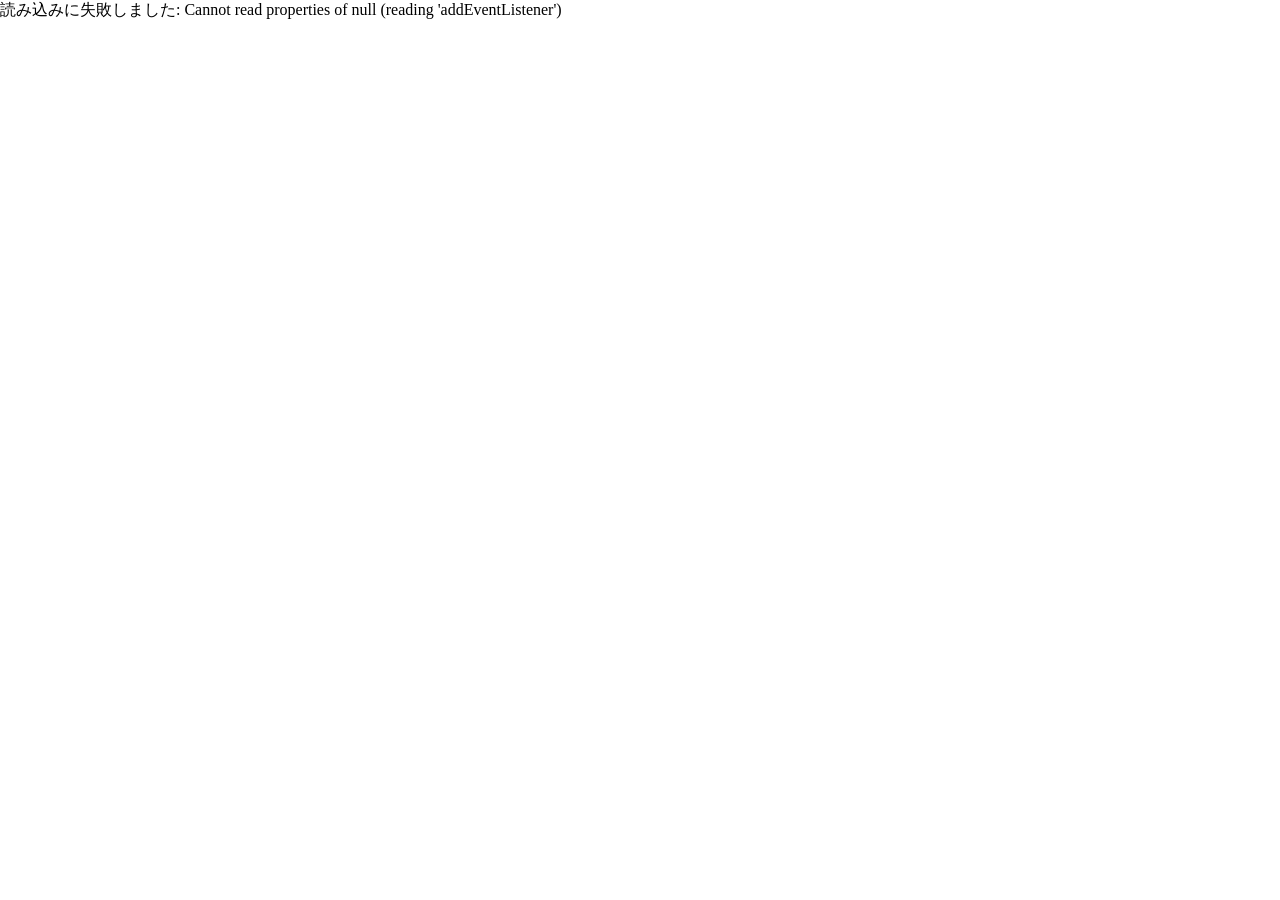
==== index.html @ e17bdd18 "Merge branch 'miyakou231' # Conflicts: #	index.html #	styles.css" ====
<!doctype html>
<html lang="ja">
<head>
  <meta charset="utf-8">
  <meta name="viewport" content="width=device-width, initial-scale=1">
  <title>PassHub</title>
  <link rel="stylesheet" href="styles.css">
</head>
<body>
<<<<<<< HEAD
  <div data-include="partials/login.html"></div>
  <div data-include="partials/topbar.html"></div>
=======
  <section id="loginScreen" class="login-screen">
    <form id="loginForm" class="login-card">
      <p class="eyebrow">LICENSE MANAGEMENT</p>
      <h1 id="authTitle">ログイン</h1>
      <p id="authDescription" class="login-description">登録済みのアカウントでログインしてください。</p>
      <div id="loginNameField" class="field" hidden><label for="loginName">氏名</label><input id="loginName" type="text" autocomplete="name"></div>
      <div class="field"><label for="loginEmail">メールアドレス</label><input id="loginEmail" type="email" value="admin@example.jp" autocomplete="email" required></div>
      <div class="field"><label for="loginPassword">パスワード</label><input id="loginPassword" type="password" placeholder="demo1234" autocomplete="current-password" required></div>
      <p id="loginError" class="form-error" hidden>メールアドレスまたはパスワードが違います。</p>
      <button class="primary-button login-button" type="submit">ログイン</button>
      <button id="registerToggle" class="text-button auth-toggle" type="button">新しいアカウントを登録する</button>
      <p class="login-hint">初期管理者: admin@example.jp / demo1234</p>
    </form>
  </section>
  <header class="topbar">
    <div class="brand">ライセンス一元管理</div>
    <div class="topbar-actions">
      <span id="currentUser">管理者</span>
      <button class="icon-button" id="logoutButton" type="button">ログアウト</button>
    </div>
  </header>
>>>>>>> miyakou231

  <div class="layout">
    <div data-include="partials/sidebar.html"></div>

    <main class="content">
      <div id="notice" class="notice" role="status" hidden></div>
      <div data-include="partials/dashboard.html"></div>
      <div data-include="partials/tools.html"></div>
      <div data-include="partials/licenses.html"></div>
      <div data-include="partials/members.html"></div>
      <div data-include="partials/assignments.html"></div>
      <div data-include="partials/logs.html"></div>
    </main>
  </div>

  <div data-include="partials/dialog.html"></div>
  <script type="module" src="js/main.js"></script>
</body>
</html>
---- styles.css ----
<<<<<<< HEAD
/* PassHub: スタイルの入口。読み込み順がそのまま適用順になる（responsive は必ず最後） */
@import url("css/base.css");
@import url("css/buttons.css");
@import url("css/layout.css");
@import url("css/components.css");
@import url("css/table.css");
@import url("css/dashboard.css");
@import url("css/forms.css");
@import url("css/login.css");
@import url("css/responsive.css");
=======
:root {
  font-family: "Segoe UI", "Yu Gothic", sans-serif;
  color: #20324a;
  background: #f4f7fb;
  line-height: 1.5;
}
* {
  box-sizing: border-box;
}
body {
  margin: 0;
}
.topbar {
  height: 64px;
  background: #123b68;
  color: #fff;
  display: flex;
  align-items: center;
  justify-content: space-between;
  padding: 0 28px;
}
.brand {
  font-size: 20px;
  font-weight: 700;
}
.topbar-actions {
  display: flex;
  align-items: center;
  gap: 20px;
  font-size: 14px;
}
.icon-button,
.nav-item,
.text-button {
  border: 0;
  background: none;
  cursor: pointer;
  font: inherit;
}
.icon-button {
  color: #fff;
}
.layout {
  display: flex;
  min-height: calc(100vh - 64px);
}
.sidebar {
  width: 230px;
  background: #fff;
  border-right: 1px solid #e2e8f0;
  padding: 24px 14px;
}
.nav-item {
  display: block;
  width: 100%;
  text-align: left;
  padding: 12px 16px;
  border-radius: 8px;
  color: #53657a;
  margin-bottom: 5px;
}
.nav-item:hover,
.nav-item.active {
  background: #e8f1fb;
  color: #1765a8;
  font-weight: 700;
}
.content {
  max-width: 1440px;
  width: 100%;
  padding: 34px 42px;
}
.view {
  display: none;
}
.view.active {
  display: block;
}
.page-heading {
  display: flex;
  justify-content: space-between;
  align-items: flex-start;
  gap: 18px;
  margin-bottom: 28px;
}
.heading-actions {
  display: flex;
  gap: 8px;
  flex-wrap: wrap;
  justify-content: flex-end;
}
.eyebrow {
  color: #2878b9;
  font-size: 12px;
  font-weight: 700;
  letter-spacing: 0.12em;
  margin: 0 0 5px;
}
.page-heading h1 {
  font-size: 28px;
  margin: 0 0 6px;
}
.page-heading p:not(.eyebrow) {
  color: #697b8f;
  margin: 0;
}
.primary-button,
.secondary-button {
  border: 0;
  border-radius: 7px;
  padding: 11px 16px;
  font-weight: 700;
  cursor: pointer;
}
.primary-button {
  background: #176bad;
  color: #fff;
}
.primary-button:hover {
  background: #12598e;
}
.secondary-button {
  background: #edf1f5;
  color: #45576b;
}
.metrics {
  display: grid;
  grid-template-columns: repeat(auto-fit, minmax(150px, 1fr));
  gap: 18px;
  margin-bottom: 24px;
}
.metric {
  background: #fff;
  border: 1px solid #e2e8f0;
  border-radius: 10px;
  padding: 20px;
}
.metric-label {
  color: #738397;
  font-size: 13px;
}
.metric-value {
  font-size: 30px;
  font-weight: 700;
  margin-top: 7px;
}
.metric-note {
  color: #3e8a5d;
  font-size: 12px;
}
.dashboard-grid {
  display: grid;
  grid-template-columns: 1fr 1fr;
  gap: 22px;
}
.panel {
  background: #fff;
  border: 1px solid #e2e8f0;
  border-radius: 10px;
  padding: 20px;
}
.panel-heading {
  display: flex;
  justify-content: space-between;
  align-items: center;
  margin-bottom: 14px;
}
.panel h2 {
  font-size: 17px;
  margin: 0;
}
.text-button {
  color: #176bad;
  font-size: 13px;
}
.toolbar {
  display: flex;
  gap: 15px;
  align-items: center;
  margin-bottom: 16px;
}
.search {
  border: 1px solid #cbd5e1;
  border-radius: 7px;
  padding: 11px 13px;
  width: 320px;
  font: inherit;
  background: #fff;
}
.result-count {
  color: #718096;
  font-size: 13px;
}
.table-wrap {
  overflow-x: auto;
  padding: 0;
}
table {
  width: 100%;
  border-collapse: collapse;
  min-width: 760px;
}
th,
td {
  text-align: left;
  padding: 15px 18px;
  border-bottom: 1px solid #edf1f5;
  font-size: 14px;
  vertical-align: middle;
}
th {
  background: #f8fafc;
  color: #627286;
  font-size: 12px;
  font-weight: 700;
}
tbody tr:hover {
  background: #fafcff;
}
.badge {
  display: inline-block;
  border-radius: 999px;
  padding: 4px 10px;
  font-size: 12px;
  font-weight: 700;
}
.badge.active,
.badge.assigned {
  background: #e2f5e8;
  color: #237344;
}
.badge.warning {
  background: #fff4d6;
  color: #9a6b00;
}
.badge.inactive,
.badge.released {
  background: #eef1f4;
  color: #64748b;
}
.row-actions {
  display: flex;
  gap: 10px;
}
.link-button {
  border: 0;
  background: none;
  color: #176bad;
  cursor: pointer;
  padding: 0;
  font: inherit;
  font-size: 13px;
}
.empty {
  text-align: center;
  color: #8997a8;
  padding: 30px;
}
.list-row {
  display: flex;
  justify-content: space-between;
  gap: 15px;
  padding: 13px 0;
  border-bottom: 1px solid #edf1f5;
}
.list-row:last-child {
  border-bottom: 0;
}
.list-main {
  font-weight: 600;
}
.list-sub {
  font-size: 12px;
  color: #7a899a;
}
.notice {
  position: fixed;
  top: 78px;
  right: 28px;
  background: #173f68;
  color: #fff;
  border-radius: 7px;
  padding: 12px 18px;
  box-shadow: 0 5px 20px #173f6833;
  z-index: 5;
}
.notice.error {
  background: #a83f3f;
}
dialog {
  border: 0;
  border-radius: 10px;
  width: min(520px, calc(100% - 32px));
  padding: 0;
  box-shadow: 0 20px 60px #102a4333;
}
dialog::backdrop {
  background: #102a4366;
}
.dialog-heading {
  display: flex;
  justify-content: space-between;
  padding: 20px 24px;
  border-bottom: 1px solid #e7edf3;
}
.dialog-heading h2 {
  font-size: 19px;
  margin: 0;
}
.close-button {
  border: 0;
  background: none;
  font-size: 24px;
  color: #718096;
  cursor: pointer;
}
.form-fields {
  padding: 20px 24px;
  display: grid;
  gap: 15px;
}
.field {
  display: grid;
  gap: 6px;
}
.field[hidden] {
  display: none;
}
.field label {
  font-size: 13px;
  font-weight: 700;
  color: #52657b;
}
.field input,
.field select {
  width: 100%;
  border: 1px solid #cbd5e1;
  border-radius: 6px;
  padding: 10px;
  font: inherit;
  background: #fff;
}
.form-error {
  color: #b33d3d;
  font-size: 13px;
  margin: 0;
}
.login-screen {
  position: fixed;
  inset: 0;
  background: #f4f7fb;
  display: grid;
  place-items: center;
  z-index: 20;
}
.login-screen.hidden {
  display: none;
}
.login-card {
  width: min(410px, calc(100% - 32px));
  background: #fff;
  border: 1px solid #e2e8f0;
  border-radius: 12px;
  padding: 34px;
  box-shadow: 0 12px 40px #173f6817;
}
.login-card h1 {
  font-size: 27px;
  margin: 0 0 8px;
}
.login-description {
  color: #697b8f;
  font-size: 14px;
  margin: 0 0 24px;
}
.login-button {
  width: 100%;
  margin-top: 8px;
}
.login-hint {
  color: #8290a0;
  font-size: 12px;
  text-align: center;
  margin: 16px 0 0;
}
.dialog-actions {
  display: flex;
  justify-content: flex-end;
  gap: 10px;
  padding: 16px 24px;
  background: #f8fafc;
}
.danger {
  color: #b33d3d;
}
.danger:hover {
  color: #8e2424;
}
@media (max-width: 850px) {
  .sidebar {
    width: 190px;
  }
  .content {
    padding: 25px 20px;
  }
  .metrics {
    grid-template-columns: repeat(2, 1fr);
  }
  .dashboard-grid {
    grid-template-columns: 1fr;
  }
}
@media (max-width: 600px) {
  .topbar {
    padding: 0 15px;
  }
  .topbar-actions span {
    display: none;
  }
  .layout {
    display: block;
  }
  .sidebar {
    width: 100%;
    padding: 8px;
    overflow-x: auto;
    border-right: 0;
    border-bottom: 1px solid #e2e8f0;
  }
  .sidebar nav {
    display: flex;
    gap: 5px;
  }
  .nav-item {
    white-space: nowrap;
    width: auto;
    margin: 0;
  }
  .content {
    padding: 20px 14px;
  }
  .page-heading {
    display: block;
  }
  .page-heading .primary-button {
    margin-top: 18px;
  }
  .metrics {
    gap: 10px;
  }
  .metric {
    padding: 14px;
  }
  .metric-value {
    font-size: 24px;
  }
  .search {
    width: 100%;
  }
  .toolbar {
    display: block;
  }
  .result-count {
    display: block;
    margin-top: 7px;
  }
}
:focus-visible {
  outline: 2px solid #176bad;
  outline-offset: 2px;
}
.icon-button:focus-visible {
  outline-color: #fff;
}
.dialog-error {
  padding: 0 24px 16px;
}
.auth-toggle {
  display: block;
  margin: 15px auto 0;
}
.file-button {
  display: inline-block;
}
>>>>>>> miyakou231
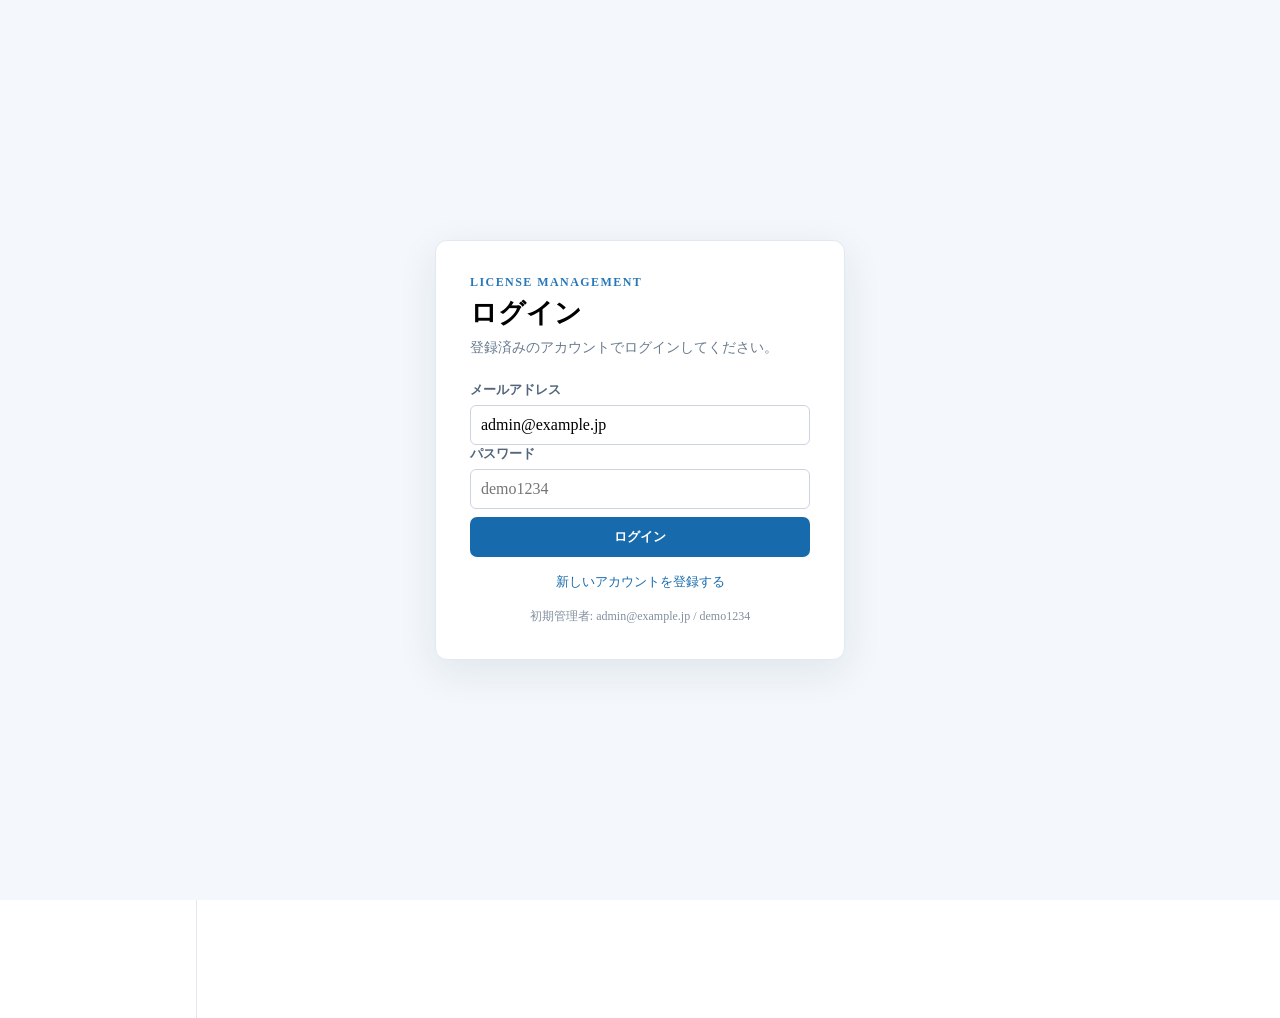
==== commit 3831373d: "Merge branch 'fuwa_workSpace' into Test" ====
--- a/index.html
+++ b/index.html
@@ -40,6 +40,7 @@
     <main class="content">
       <div id="notice" class="notice" role="status" hidden></div>
       <div data-include="partials/dashboard.html"></div>
+      <div data-include="partials/market.html"></div>
       <div data-include="partials/tools.html"></div>
       <div data-include="partials/licenses.html"></div>
       <div data-include="partials/members.html"></div>
@@ -49,6 +50,8 @@
   </div>
 
   <div data-include="partials/dialog.html"></div>
+  <div data-include="partials/confirm.html"></div>
+  <div data-include="partials/checkout.html"></div>
   <script type="module" src="js/main.js"></script>
 </body>
 </html>
--- a/styles.css
+++ b/styles.css
@@ -8,6 +8,8 @@
 @import url("css/dashboard.css");
 @import url("css/forms.css");
 @import url("css/login.css");
+@import url("css/market.css");
+@import url("css/checkout.css");
 @import url("css/responsive.css");
 =======
 :root {
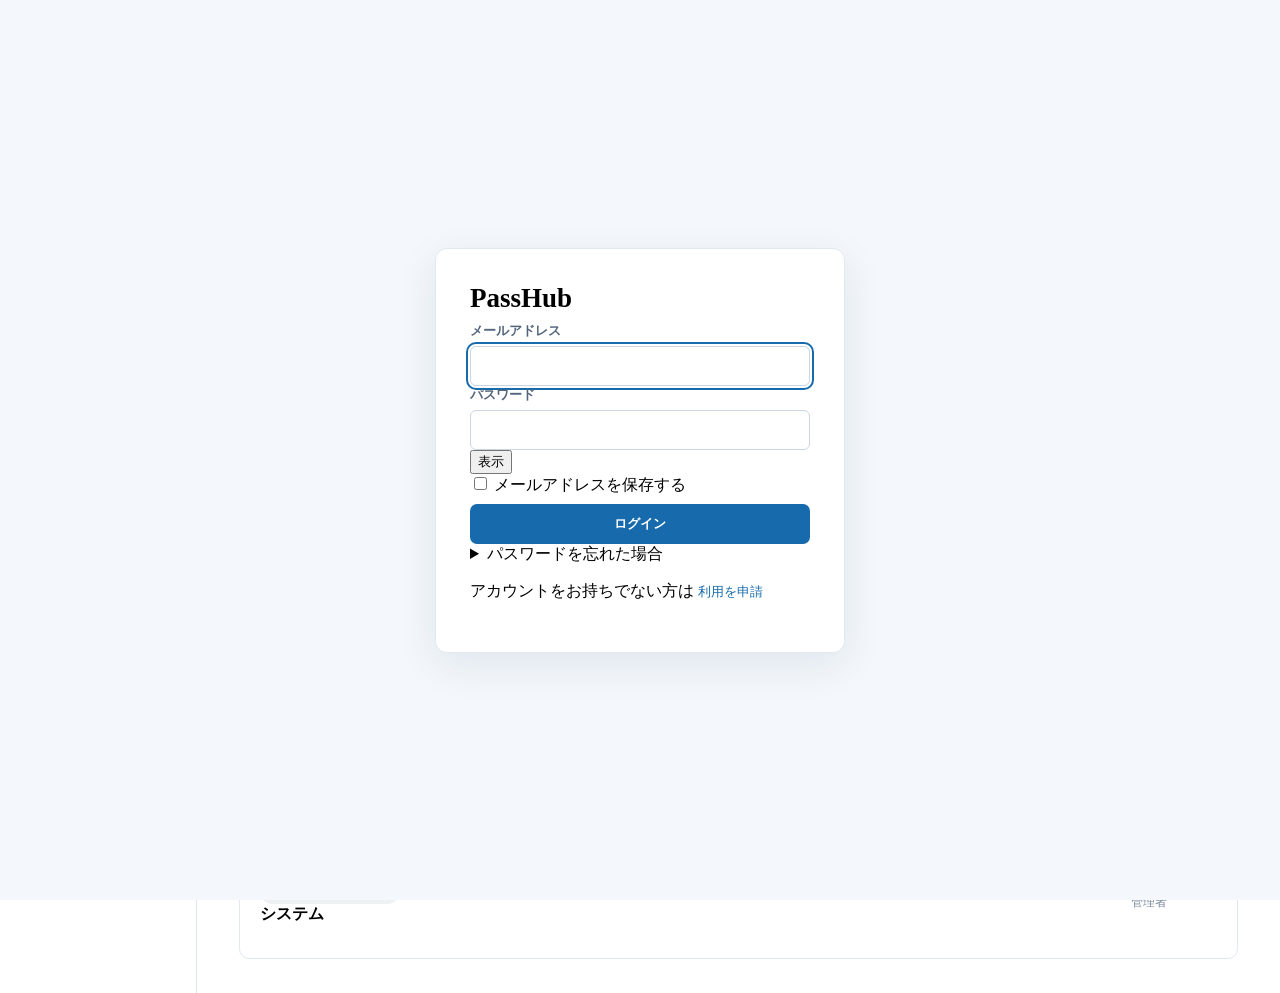
==== commit d24816d6: "UI変更" ====
--- a/index.html
+++ b/index.html
@@ -4,54 +4,34 @@
   <meta charset="utf-8">
   <meta name="viewport" content="width=device-width, initial-scale=1">
   <title>PassHub</title>
+  <!-- 文字：IBM Plex Sans JP（読み込めない環境では OS の日本語フォントで表示される） -->
+  <link rel="preconnect" href="https://fonts.googleapis.com">
+  <link rel="preconnect" href="https://fonts.gstatic.com" crossorigin>
+  <link rel="stylesheet" href="https://fonts.googleapis.com/css2?family=IBM+Plex+Sans+JP:wght@400;500;700&display=swap">
   <link rel="stylesheet" href="styles.css">
 </head>
 <body>
-<<<<<<< HEAD
+  <!-- 通知はログイン画面の上にも出せるよう、レイアウトの外に置く -->
+  <div id="notice" class="notice" role="status" aria-live="polite" hidden></div>
+
   <div data-include="partials/login.html"></div>
-  <div data-include="partials/topbar.html"></div>
-=======
-  <section id="loginScreen" class="login-screen">
-    <form id="loginForm" class="login-card">
-      <p class="eyebrow">LICENSE MANAGEMENT</p>
-      <h1 id="authTitle">ログイン</h1>
-      <p id="authDescription" class="login-description">登録済みのアカウントでログインしてください。</p>
-      <div id="loginNameField" class="field" hidden><label for="loginName">氏名</label><input id="loginName" type="text" autocomplete="name"></div>
-      <div class="field"><label for="loginEmail">メールアドレス</label><input id="loginEmail" type="email" value="admin@example.jp" autocomplete="email" required></div>
-      <div class="field"><label for="loginPassword">パスワード</label><input id="loginPassword" type="password" placeholder="demo1234" autocomplete="current-password" required></div>
-      <p id="loginError" class="form-error" hidden>メールアドレスまたはパスワードが違います。</p>
-      <button class="primary-button login-button" type="submit">ログイン</button>
-      <button id="registerToggle" class="text-button auth-toggle" type="button">新しいアカウントを登録する</button>
-      <p class="login-hint">初期管理者: admin@example.jp / demo1234</p>
-    </form>
-  </section>
-  <header class="topbar">
-    <div class="brand">ライセンス一元管理</div>
-    <div class="topbar-actions">
-      <span id="currentUser">管理者</span>
-      <button class="icon-button" id="logoutButton" type="button">ログアウト</button>
-    </div>
-  </header>
->>>>>>> miyakou231
 
-  <div class="layout">
+  <!-- ログインが確認できるまで管理画面は隠しておく（auth.js が切り替える） -->
+  <div class="layout" id="appLayout" hidden>
     <div data-include="partials/sidebar.html"></div>
 
     <main class="content">
-      <div id="notice" class="notice" role="status" hidden></div>
       <div data-include="partials/dashboard.html"></div>
-      <div data-include="partials/market.html"></div>
       <div data-include="partials/tools.html"></div>
       <div data-include="partials/licenses.html"></div>
       <div data-include="partials/members.html"></div>
-      <div data-include="partials/assignments.html"></div>
       <div data-include="partials/logs.html"></div>
+      <div data-include="partials/accounts.html"></div>
     </main>
   </div>
 
   <div data-include="partials/dialog.html"></div>
-  <div data-include="partials/confirm.html"></div>
-  <div data-include="partials/checkout.html"></div>
+  <noscript>PassHub を使うには JavaScript を有効にしてください。</noscript>
   <script type="module" src="js/main.js"></script>
 </body>
-</html>+</html>
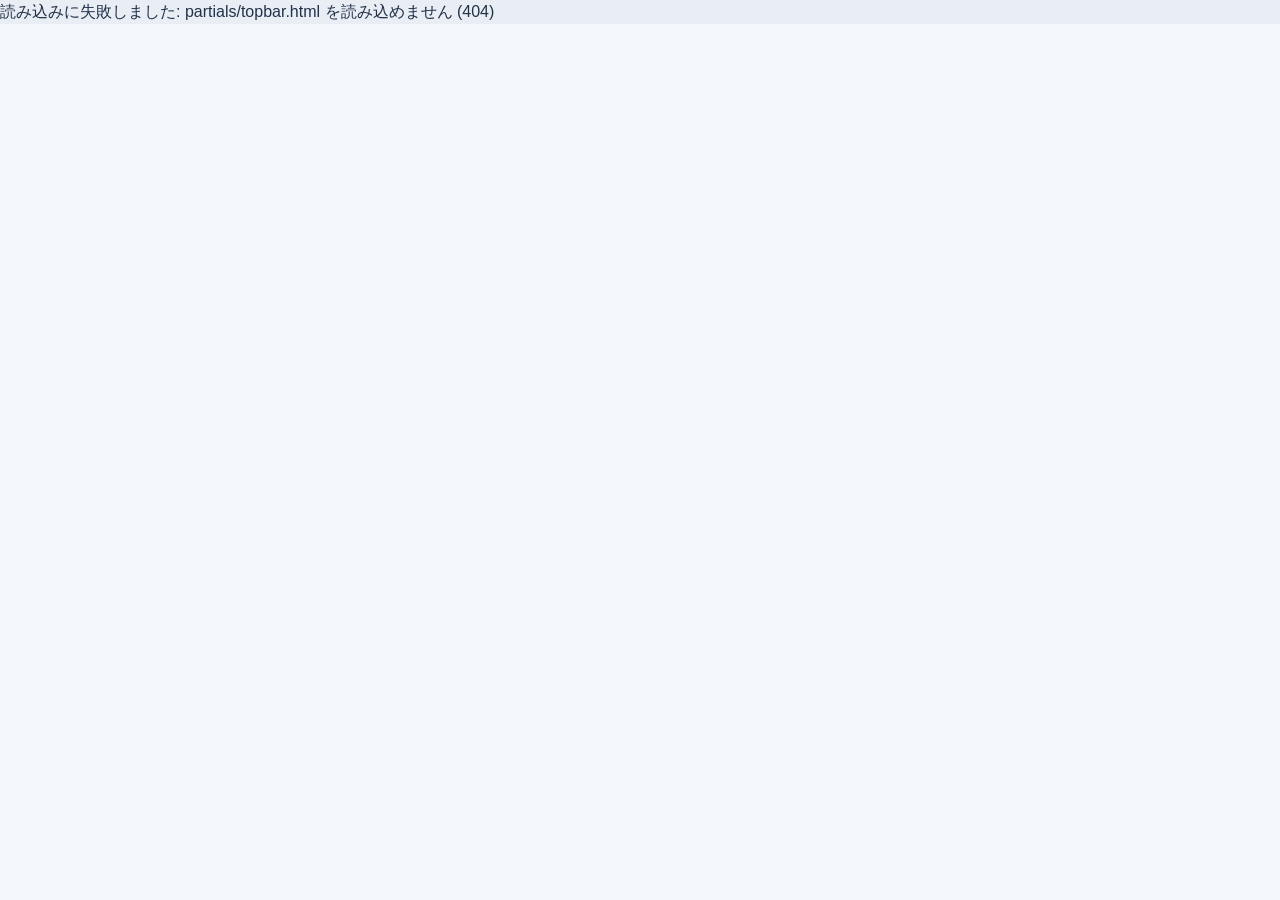
==== commit 9832f05c: "競合解決" ====
--- a/index.html
+++ b/index.html
@@ -4,34 +4,30 @@
   <meta charset="utf-8">
   <meta name="viewport" content="width=device-width, initial-scale=1">
   <title>PassHub</title>
-  <!-- 文字：IBM Plex Sans JP（読み込めない環境では OS の日本語フォントで表示される） -->
-  <link rel="preconnect" href="https://fonts.googleapis.com">
-  <link rel="preconnect" href="https://fonts.gstatic.com" crossorigin>
-  <link rel="stylesheet" href="https://fonts.googleapis.com/css2?family=IBM+Plex+Sans+JP:wght@400;500;700&display=swap">
   <link rel="stylesheet" href="styles.css">
 </head>
 <body>
-  <!-- 通知はログイン画面の上にも出せるよう、レイアウトの外に置く -->
-  <div id="notice" class="notice" role="status" aria-live="polite" hidden></div>
+  <div data-include="partials/login.html"></div>
+  <div data-include="partials/topbar.html"></div>
 
-  <div data-include="partials/login.html"></div>
-
-  <!-- ログインが確認できるまで管理画面は隠しておく（auth.js が切り替える） -->
-  <div class="layout" id="appLayout" hidden>
+  <div class="layout">
     <div data-include="partials/sidebar.html"></div>
 
     <main class="content">
+      <div id="notice" class="notice" role="status" hidden></div>
       <div data-include="partials/dashboard.html"></div>
+      <div data-include="partials/market.html"></div>
       <div data-include="partials/tools.html"></div>
       <div data-include="partials/licenses.html"></div>
       <div data-include="partials/members.html"></div>
+      <div data-include="partials/assignments.html"></div>
       <div data-include="partials/logs.html"></div>
-      <div data-include="partials/accounts.html"></div>
     </main>
   </div>
 
   <div data-include="partials/dialog.html"></div>
-  <noscript>PassHub を使うには JavaScript を有効にしてください。</noscript>
+  <div data-include="partials/confirm.html"></div>
+  <div data-include="partials/checkout.html"></div>
   <script type="module" src="js/main.js"></script>
 </body>
-</html>
+</html>
--- a/styles.css
+++ b/styles.css
@@ -1,4 +1,3 @@
-<<<<<<< HEAD
 /* PassHub: スタイルの入口。読み込み順がそのまま適用順になる（responsive は必ず最後） */
 @import url("css/base.css");
 @import url("css/buttons.css");
@@ -11,7 +10,6 @@
 @import url("css/market.css");
 @import url("css/checkout.css");
 @import url("css/responsive.css");
-=======
 :root {
   font-family: "Segoe UI", "Yu Gothic", sans-serif;
   color: #20324a;
@@ -496,4 +494,3 @@
 .file-button {
   display: inline-block;
 }
->>>>>>> miyakou231
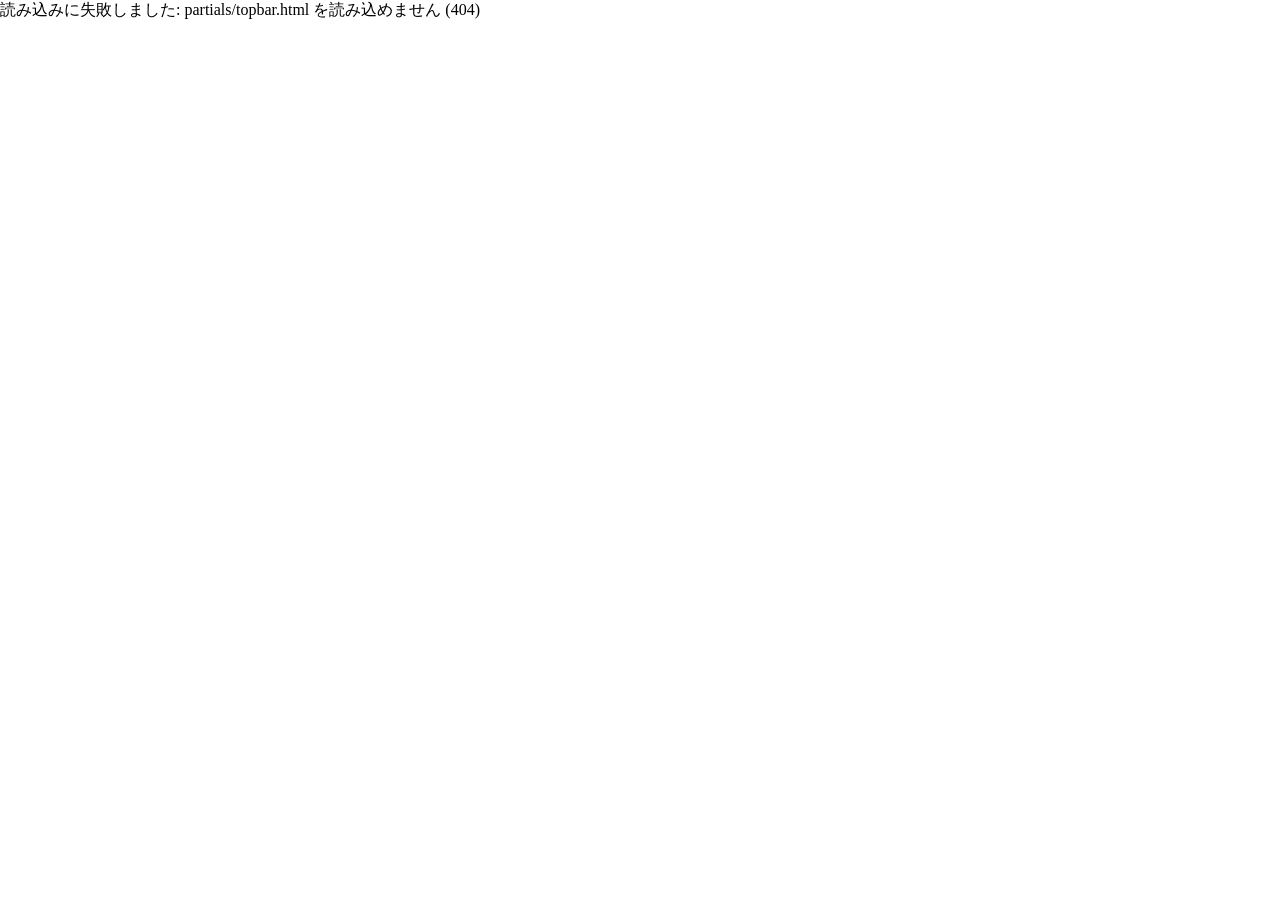
==== commit 252f1b24: "Revert "競合解決" This reverts commit 9832f05c9819b2870645500065697ff80adfef35." ====
--- a/index.html
+++ b/index.html
@@ -7,8 +7,32 @@
   <link rel="stylesheet" href="styles.css">
 </head>
 <body>
+<<<<<<< HEAD
   <div data-include="partials/login.html"></div>
   <div data-include="partials/topbar.html"></div>
+=======
+  <section id="loginScreen" class="login-screen">
+    <form id="loginForm" class="login-card">
+      <p class="eyebrow">LICENSE MANAGEMENT</p>
+      <h1 id="authTitle">ログイン</h1>
+      <p id="authDescription" class="login-description">登録済みのアカウントでログインしてください。</p>
+      <div id="loginNameField" class="field" hidden><label for="loginName">氏名</label><input id="loginName" type="text" autocomplete="name"></div>
+      <div class="field"><label for="loginEmail">メールアドレス</label><input id="loginEmail" type="email" value="admin@example.jp" autocomplete="email" required></div>
+      <div class="field"><label for="loginPassword">パスワード</label><input id="loginPassword" type="password" placeholder="demo1234" autocomplete="current-password" required></div>
+      <p id="loginError" class="form-error" hidden>メールアドレスまたはパスワードが違います。</p>
+      <button class="primary-button login-button" type="submit">ログイン</button>
+      <button id="registerToggle" class="text-button auth-toggle" type="button">新しいアカウントを登録する</button>
+      <p class="login-hint">初期管理者: admin@example.jp / demo1234</p>
+    </form>
+  </section>
+  <header class="topbar">
+    <div class="brand">ライセンス一元管理</div>
+    <div class="topbar-actions">
+      <span id="currentUser">管理者</span>
+      <button class="icon-button" id="logoutButton" type="button">ログアウト</button>
+    </div>
+  </header>
+>>>>>>> miyakou231
 
   <div class="layout">
     <div data-include="partials/sidebar.html"></div>
--- a/styles.css
+++ b/styles.css
@@ -1,3 +1,4 @@
+<<<<<<< HEAD
 /* PassHub: スタイルの入口。読み込み順がそのまま適用順になる（responsive は必ず最後） */
 @import url("css/base.css");
 @import url("css/buttons.css");
@@ -10,6 +11,7 @@
 @import url("css/market.css");
 @import url("css/checkout.css");
 @import url("css/responsive.css");
+=======
 :root {
   font-family: "Segoe UI", "Yu Gothic", sans-serif;
   color: #20324a;
@@ -494,3 +496,4 @@
 .file-button {
   display: inline-block;
 }
+>>>>>>> miyakou231
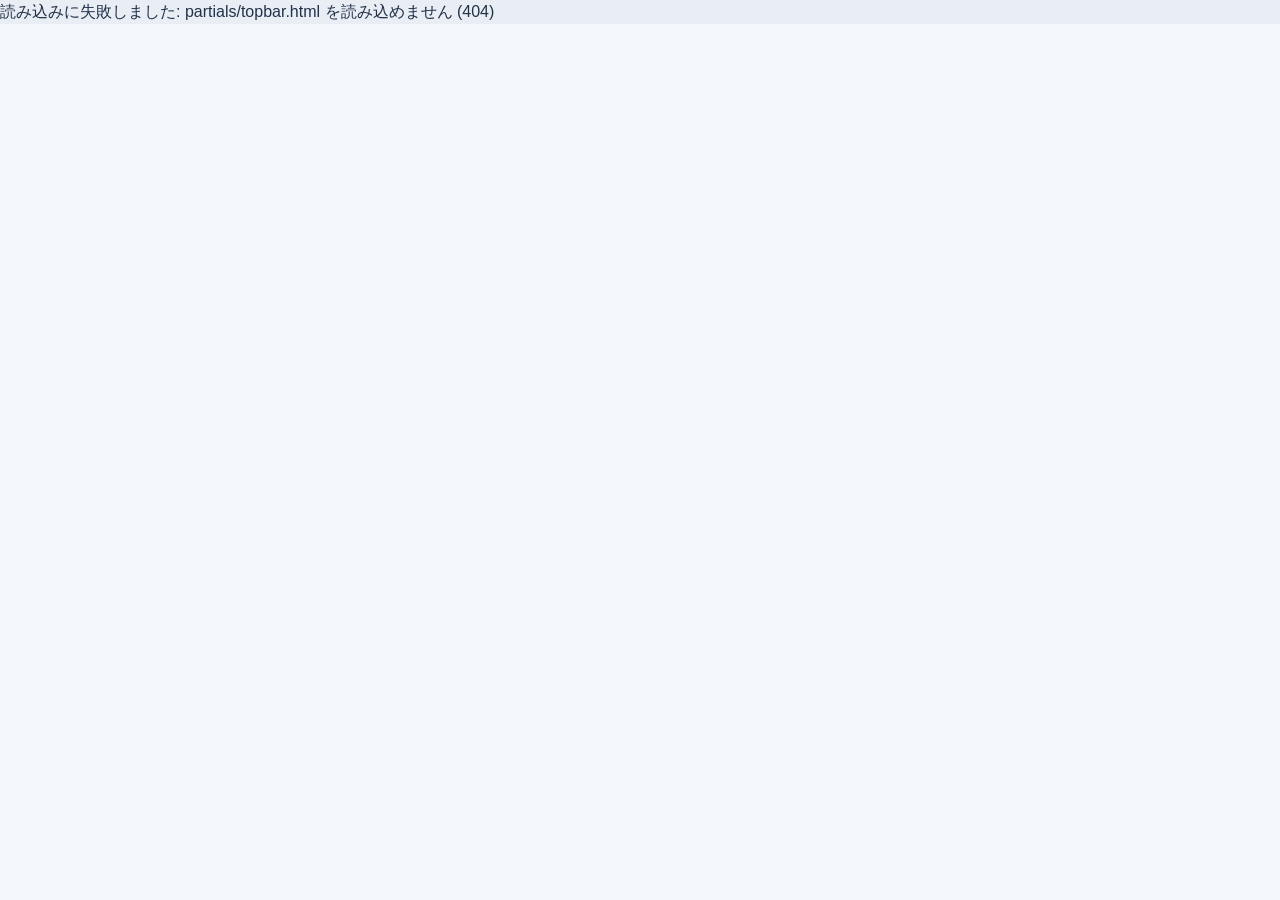
==== commit 2179ba8d: "競合解決" ====
--- a/index.html
+++ b/index.html
@@ -7,32 +7,8 @@
   <link rel="stylesheet" href="styles.css">
 </head>
 <body>
-<<<<<<< HEAD
   <div data-include="partials/login.html"></div>
   <div data-include="partials/topbar.html"></div>
-=======
-  <section id="loginScreen" class="login-screen">
-    <form id="loginForm" class="login-card">
-      <p class="eyebrow">LICENSE MANAGEMENT</p>
-      <h1 id="authTitle">ログイン</h1>
-      <p id="authDescription" class="login-description">登録済みのアカウントでログインしてください。</p>
-      <div id="loginNameField" class="field" hidden><label for="loginName">氏名</label><input id="loginName" type="text" autocomplete="name"></div>
-      <div class="field"><label for="loginEmail">メールアドレス</label><input id="loginEmail" type="email" value="admin@example.jp" autocomplete="email" required></div>
-      <div class="field"><label for="loginPassword">パスワード</label><input id="loginPassword" type="password" placeholder="demo1234" autocomplete="current-password" required></div>
-      <p id="loginError" class="form-error" hidden>メールアドレスまたはパスワードが違います。</p>
-      <button class="primary-button login-button" type="submit">ログイン</button>
-      <button id="registerToggle" class="text-button auth-toggle" type="button">新しいアカウントを登録する</button>
-      <p class="login-hint">初期管理者: admin@example.jp / demo1234</p>
-    </form>
-  </section>
-  <header class="topbar">
-    <div class="brand">ライセンス一元管理</div>
-    <div class="topbar-actions">
-      <span id="currentUser">管理者</span>
-      <button class="icon-button" id="logoutButton" type="button">ログアウト</button>
-    </div>
-  </header>
->>>>>>> miyakou231
 
   <div class="layout">
     <div data-include="partials/sidebar.html"></div>
--- a/styles.css
+++ b/styles.css
@@ -1,4 +1,3 @@
-<<<<<<< HEAD
 /* PassHub: スタイルの入口。読み込み順がそのまま適用順になる（responsive は必ず最後） */
 @import url("css/base.css");
 @import url("css/buttons.css");
@@ -11,7 +10,6 @@
 @import url("css/market.css");
 @import url("css/checkout.css");
 @import url("css/responsive.css");
-=======
 :root {
   font-family: "Segoe UI", "Yu Gothic", sans-serif;
   color: #20324a;
@@ -496,4 +494,3 @@
 .file-button {
   display: inline-block;
 }
->>>>>>> miyakou231
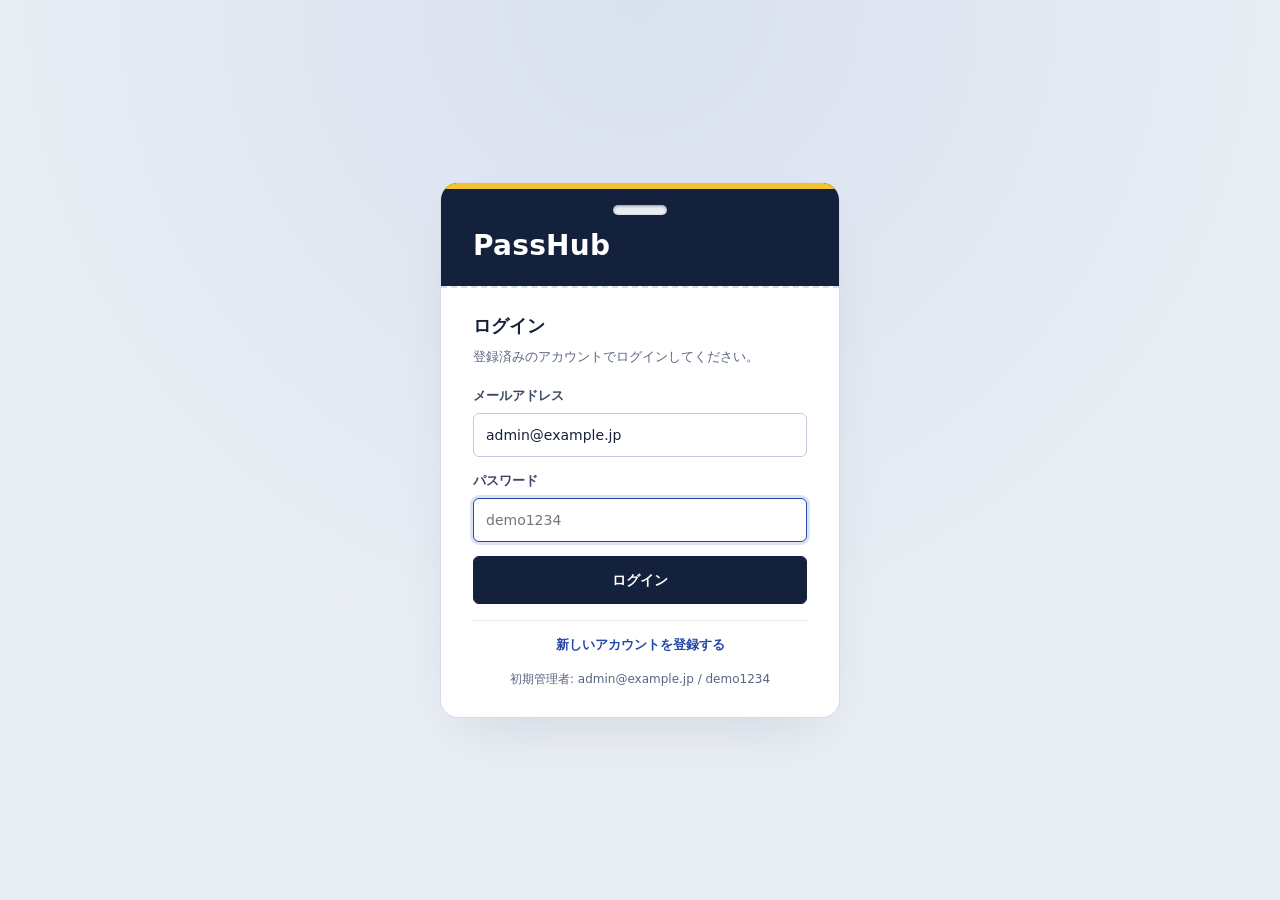
==== commit 9bec56d7: "コンフリクト解決（力技）" ====
--- a/index.html
+++ b/index.html
@@ -4,17 +4,23 @@
   <meta charset="utf-8">
   <meta name="viewport" content="width=device-width, initial-scale=1">
   <title>PassHub</title>
+  <!-- 文字：IBM Plex Sans JP（読み込めない環境では OS の日本語フォントで表示される） -->
+  <link rel="preconnect" href="https://fonts.googleapis.com">
+  <link rel="preconnect" href="https://fonts.gstatic.com" crossorigin>
+  <link rel="stylesheet" href="https://fonts.googleapis.com/css2?family=IBM+Plex+Sans+JP:wght@400;500;700&display=swap">
   <link rel="stylesheet" href="styles.css">
 </head>
 <body>
+  <!-- 通知はログイン画面の上にも出せるよう、レイアウトの外に置く -->
+  <div id="notice" class="notice" role="status" aria-live="polite" hidden></div>
+
   <div data-include="partials/login.html"></div>
-  <div data-include="partials/topbar.html"></div>
 
-  <div class="layout">
+  <!-- ログインが確認できるまで管理画面は隠しておく（auth.js が切り替える） -->
+  <div class="layout" id="appLayout" hidden>
     <div data-include="partials/sidebar.html"></div>
 
     <main class="content">
-      <div id="notice" class="notice" role="status" hidden></div>
       <div data-include="partials/dashboard.html"></div>
       <div data-include="partials/market.html"></div>
       <div data-include="partials/tools.html"></div>
@@ -22,12 +28,14 @@
       <div data-include="partials/members.html"></div>
       <div data-include="partials/assignments.html"></div>
       <div data-include="partials/logs.html"></div>
+      <div data-include="partials/accounts.html"></div>
     </main>
   </div>
 
   <div data-include="partials/dialog.html"></div>
   <div data-include="partials/confirm.html"></div>
   <div data-include="partials/checkout.html"></div>
+  <noscript>PassHub を使うには JavaScript を有効にしてください。</noscript>
   <script type="module" src="js/main.js"></script>
 </body>
-</html>+</html>
--- a/styles.css
+++ b/styles.css
@@ -10,487 +10,3 @@
 @import url("css/market.css");
 @import url("css/checkout.css");
 @import url("css/responsive.css");
-:root {
-  font-family: "Segoe UI", "Yu Gothic", sans-serif;
-  color: #20324a;
-  background: #f4f7fb;
-  line-height: 1.5;
-}
-* {
-  box-sizing: border-box;
-}
-body {
-  margin: 0;
-}
-.topbar {
-  height: 64px;
-  background: #123b68;
-  color: #fff;
-  display: flex;
-  align-items: center;
-  justify-content: space-between;
-  padding: 0 28px;
-}
-.brand {
-  font-size: 20px;
-  font-weight: 700;
-}
-.topbar-actions {
-  display: flex;
-  align-items: center;
-  gap: 20px;
-  font-size: 14px;
-}
-.icon-button,
-.nav-item,
-.text-button {
-  border: 0;
-  background: none;
-  cursor: pointer;
-  font: inherit;
-}
-.icon-button {
-  color: #fff;
-}
-.layout {
-  display: flex;
-  min-height: calc(100vh - 64px);
-}
-.sidebar {
-  width: 230px;
-  background: #fff;
-  border-right: 1px solid #e2e8f0;
-  padding: 24px 14px;
-}
-.nav-item {
-  display: block;
-  width: 100%;
-  text-align: left;
-  padding: 12px 16px;
-  border-radius: 8px;
-  color: #53657a;
-  margin-bottom: 5px;
-}
-.nav-item:hover,
-.nav-item.active {
-  background: #e8f1fb;
-  color: #1765a8;
-  font-weight: 700;
-}
-.content {
-  max-width: 1440px;
-  width: 100%;
-  padding: 34px 42px;
-}
-.view {
-  display: none;
-}
-.view.active {
-  display: block;
-}
-.page-heading {
-  display: flex;
-  justify-content: space-between;
-  align-items: flex-start;
-  gap: 18px;
-  margin-bottom: 28px;
-}
-.heading-actions {
-  display: flex;
-  gap: 8px;
-  flex-wrap: wrap;
-  justify-content: flex-end;
-}
-.eyebrow {
-  color: #2878b9;
-  font-size: 12px;
-  font-weight: 700;
-  letter-spacing: 0.12em;
-  margin: 0 0 5px;
-}
-.page-heading h1 {
-  font-size: 28px;
-  margin: 0 0 6px;
-}
-.page-heading p:not(.eyebrow) {
-  color: #697b8f;
-  margin: 0;
-}
-.primary-button,
-.secondary-button {
-  border: 0;
-  border-radius: 7px;
-  padding: 11px 16px;
-  font-weight: 700;
-  cursor: pointer;
-}
-.primary-button {
-  background: #176bad;
-  color: #fff;
-}
-.primary-button:hover {
-  background: #12598e;
-}
-.secondary-button {
-  background: #edf1f5;
-  color: #45576b;
-}
-.metrics {
-  display: grid;
-  grid-template-columns: repeat(auto-fit, minmax(150px, 1fr));
-  gap: 18px;
-  margin-bottom: 24px;
-}
-.metric {
-  background: #fff;
-  border: 1px solid #e2e8f0;
-  border-radius: 10px;
-  padding: 20px;
-}
-.metric-label {
-  color: #738397;
-  font-size: 13px;
-}
-.metric-value {
-  font-size: 30px;
-  font-weight: 700;
-  margin-top: 7px;
-}
-.metric-note {
-  color: #3e8a5d;
-  font-size: 12px;
-}
-.dashboard-grid {
-  display: grid;
-  grid-template-columns: 1fr 1fr;
-  gap: 22px;
-}
-.panel {
-  background: #fff;
-  border: 1px solid #e2e8f0;
-  border-radius: 10px;
-  padding: 20px;
-}
-.panel-heading {
-  display: flex;
-  justify-content: space-between;
-  align-items: center;
-  margin-bottom: 14px;
-}
-.panel h2 {
-  font-size: 17px;
-  margin: 0;
-}
-.text-button {
-  color: #176bad;
-  font-size: 13px;
-}
-.toolbar {
-  display: flex;
-  gap: 15px;
-  align-items: center;
-  margin-bottom: 16px;
-}
-.search {
-  border: 1px solid #cbd5e1;
-  border-radius: 7px;
-  padding: 11px 13px;
-  width: 320px;
-  font: inherit;
-  background: #fff;
-}
-.result-count {
-  color: #718096;
-  font-size: 13px;
-}
-.table-wrap {
-  overflow-x: auto;
-  padding: 0;
-}
-table {
-  width: 100%;
-  border-collapse: collapse;
-  min-width: 760px;
-}
-th,
-td {
-  text-align: left;
-  padding: 15px 18px;
-  border-bottom: 1px solid #edf1f5;
-  font-size: 14px;
-  vertical-align: middle;
-}
-th {
-  background: #f8fafc;
-  color: #627286;
-  font-size: 12px;
-  font-weight: 700;
-}
-tbody tr:hover {
-  background: #fafcff;
-}
-.badge {
-  display: inline-block;
-  border-radius: 999px;
-  padding: 4px 10px;
-  font-size: 12px;
-  font-weight: 700;
-}
-.badge.active,
-.badge.assigned {
-  background: #e2f5e8;
-  color: #237344;
-}
-.badge.warning {
-  background: #fff4d6;
-  color: #9a6b00;
-}
-.badge.inactive,
-.badge.released {
-  background: #eef1f4;
-  color: #64748b;
-}
-.row-actions {
-  display: flex;
-  gap: 10px;
-}
-.link-button {
-  border: 0;
-  background: none;
-  color: #176bad;
-  cursor: pointer;
-  padding: 0;
-  font: inherit;
-  font-size: 13px;
-}
-.empty {
-  text-align: center;
-  color: #8997a8;
-  padding: 30px;
-}
-.list-row {
-  display: flex;
-  justify-content: space-between;
-  gap: 15px;
-  padding: 13px 0;
-  border-bottom: 1px solid #edf1f5;
-}
-.list-row:last-child {
-  border-bottom: 0;
-}
-.list-main {
-  font-weight: 600;
-}
-.list-sub {
-  font-size: 12px;
-  color: #7a899a;
-}
-.notice {
-  position: fixed;
-  top: 78px;
-  right: 28px;
-  background: #173f68;
-  color: #fff;
-  border-radius: 7px;
-  padding: 12px 18px;
-  box-shadow: 0 5px 20px #173f6833;
-  z-index: 5;
-}
-.notice.error {
-  background: #a83f3f;
-}
-dialog {
-  border: 0;
-  border-radius: 10px;
-  width: min(520px, calc(100% - 32px));
-  padding: 0;
-  box-shadow: 0 20px 60px #102a4333;
-}
-dialog::backdrop {
-  background: #102a4366;
-}
-.dialog-heading {
-  display: flex;
-  justify-content: space-between;
-  padding: 20px 24px;
-  border-bottom: 1px solid #e7edf3;
-}
-.dialog-heading h2 {
-  font-size: 19px;
-  margin: 0;
-}
-.close-button {
-  border: 0;
-  background: none;
-  font-size: 24px;
-  color: #718096;
-  cursor: pointer;
-}
-.form-fields {
-  padding: 20px 24px;
-  display: grid;
-  gap: 15px;
-}
-.field {
-  display: grid;
-  gap: 6px;
-}
-.field[hidden] {
-  display: none;
-}
-.field label {
-  font-size: 13px;
-  font-weight: 700;
-  color: #52657b;
-}
-.field input,
-.field select {
-  width: 100%;
-  border: 1px solid #cbd5e1;
-  border-radius: 6px;
-  padding: 10px;
-  font: inherit;
-  background: #fff;
-}
-.form-error {
-  color: #b33d3d;
-  font-size: 13px;
-  margin: 0;
-}
-.login-screen {
-  position: fixed;
-  inset: 0;
-  background: #f4f7fb;
-  display: grid;
-  place-items: center;
-  z-index: 20;
-}
-.login-screen.hidden {
-  display: none;
-}
-.login-card {
-  width: min(410px, calc(100% - 32px));
-  background: #fff;
-  border: 1px solid #e2e8f0;
-  border-radius: 12px;
-  padding: 34px;
-  box-shadow: 0 12px 40px #173f6817;
-}
-.login-card h1 {
-  font-size: 27px;
-  margin: 0 0 8px;
-}
-.login-description {
-  color: #697b8f;
-  font-size: 14px;
-  margin: 0 0 24px;
-}
-.login-button {
-  width: 100%;
-  margin-top: 8px;
-}
-.login-hint {
-  color: #8290a0;
-  font-size: 12px;
-  text-align: center;
-  margin: 16px 0 0;
-}
-.dialog-actions {
-  display: flex;
-  justify-content: flex-end;
-  gap: 10px;
-  padding: 16px 24px;
-  background: #f8fafc;
-}
-.danger {
-  color: #b33d3d;
-}
-.danger:hover {
-  color: #8e2424;
-}
-@media (max-width: 850px) {
-  .sidebar {
-    width: 190px;
-  }
-  .content {
-    padding: 25px 20px;
-  }
-  .metrics {
-    grid-template-columns: repeat(2, 1fr);
-  }
-  .dashboard-grid {
-    grid-template-columns: 1fr;
-  }
-}
-@media (max-width: 600px) {
-  .topbar {
-    padding: 0 15px;
-  }
-  .topbar-actions span {
-    display: none;
-  }
-  .layout {
-    display: block;
-  }
-  .sidebar {
-    width: 100%;
-    padding: 8px;
-    overflow-x: auto;
-    border-right: 0;
-    border-bottom: 1px solid #e2e8f0;
-  }
-  .sidebar nav {
-    display: flex;
-    gap: 5px;
-  }
-  .nav-item {
-    white-space: nowrap;
-    width: auto;
-    margin: 0;
-  }
-  .content {
-    padding: 20px 14px;
-  }
-  .page-heading {
-    display: block;
-  }
-  .page-heading .primary-button {
-    margin-top: 18px;
-  }
-  .metrics {
-    gap: 10px;
-  }
-  .metric {
-    padding: 14px;
-  }
-  .metric-value {
-    font-size: 24px;
-  }
-  .search {
-    width: 100%;
-  }
-  .toolbar {
-    display: block;
-  }
-  .result-count {
-    display: block;
-    margin-top: 7px;
-  }
-}
-:focus-visible {
-  outline: 2px solid #176bad;
-  outline-offset: 2px;
-}
-.icon-button:focus-visible {
-  outline-color: #fff;
-}
-.dialog-error {
-  padding: 0 24px 16px;
-}
-.auth-toggle {
-  display: block;
-  margin: 15px auto 0;
-}
-.file-button {
-  display: inline-block;
-}
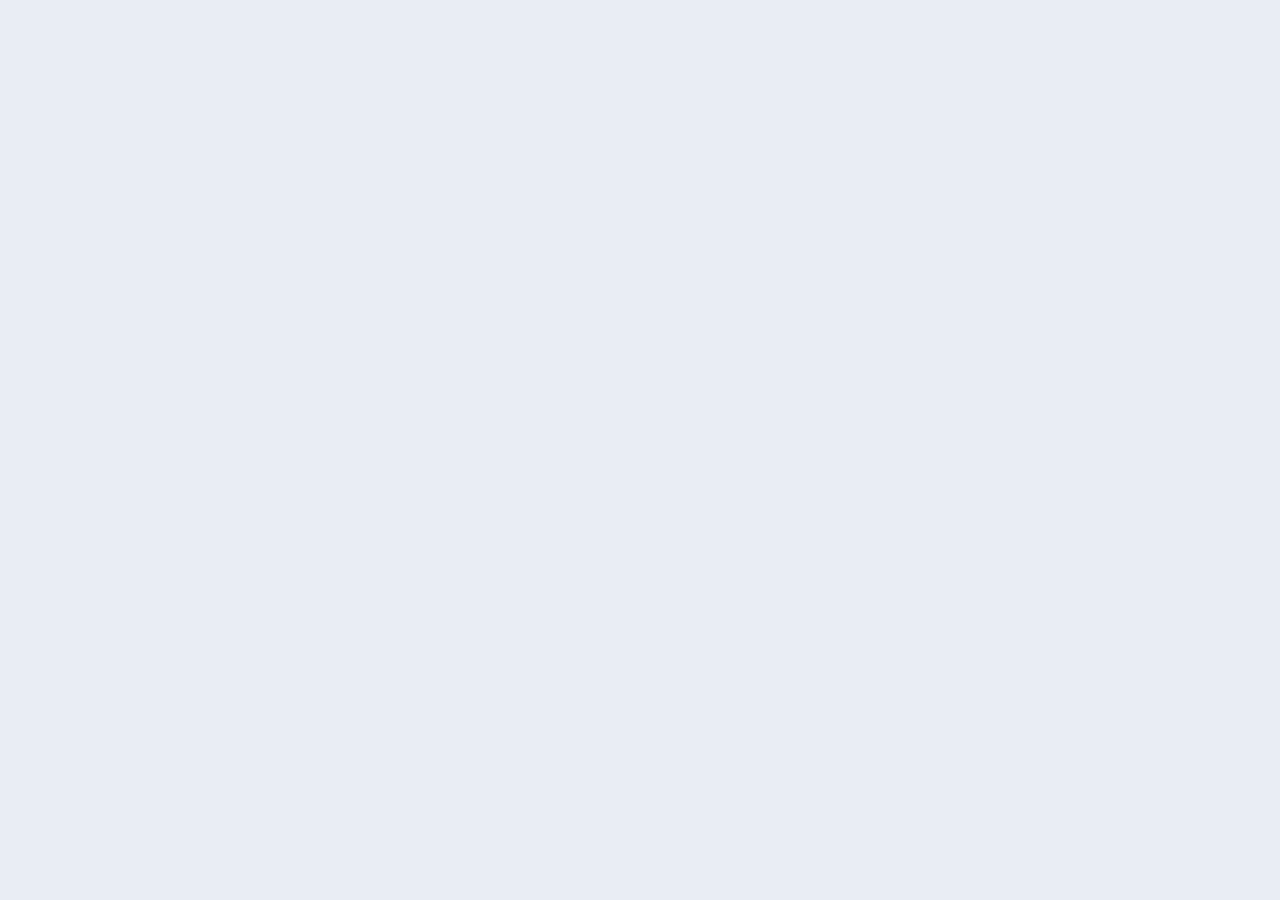
==== commit 5039269c: "サーバー接続" ====
--- a/index.html
+++ b/index.html
@@ -8,7 +8,7 @@
   <link rel="preconnect" href="https://fonts.googleapis.com">
   <link rel="preconnect" href="https://fonts.gstatic.com" crossorigin>
   <link rel="stylesheet" href="https://fonts.googleapis.com/css2?family=IBM+Plex+Sans+JP:wght@400;500;700&display=swap">
-  <link rel="stylesheet" href="styles.css">
+  <link rel="stylesheet" href="styles.css?v=3">
 </head>
 <body>
   <!-- 通知はログイン画面の上にも出せるよう、レイアウトの外に置く -->
@@ -36,6 +36,6 @@
   <div data-include="partials/confirm.html"></div>
   <div data-include="partials/checkout.html"></div>
   <noscript>PassHub を使うには JavaScript を有効にしてください。</noscript>
-  <script type="module" src="js/main.js"></script>
+  <script type="module" src="js/main.js?v=4"></script>
 </body>
 </html>
--- a/styles.css
+++ b/styles.css
@@ -1,6 +1,6 @@
 /* PassHub: スタイルの入口。読み込み順がそのまま適用順になる（responsive は必ず最後） */
 @import url("css/base.css");
-@import url("css/buttons.css");
+@import url("css/buttons.css?v=2");
 @import url("css/layout.css");
 @import url("css/components.css");
 @import url("css/table.css");
